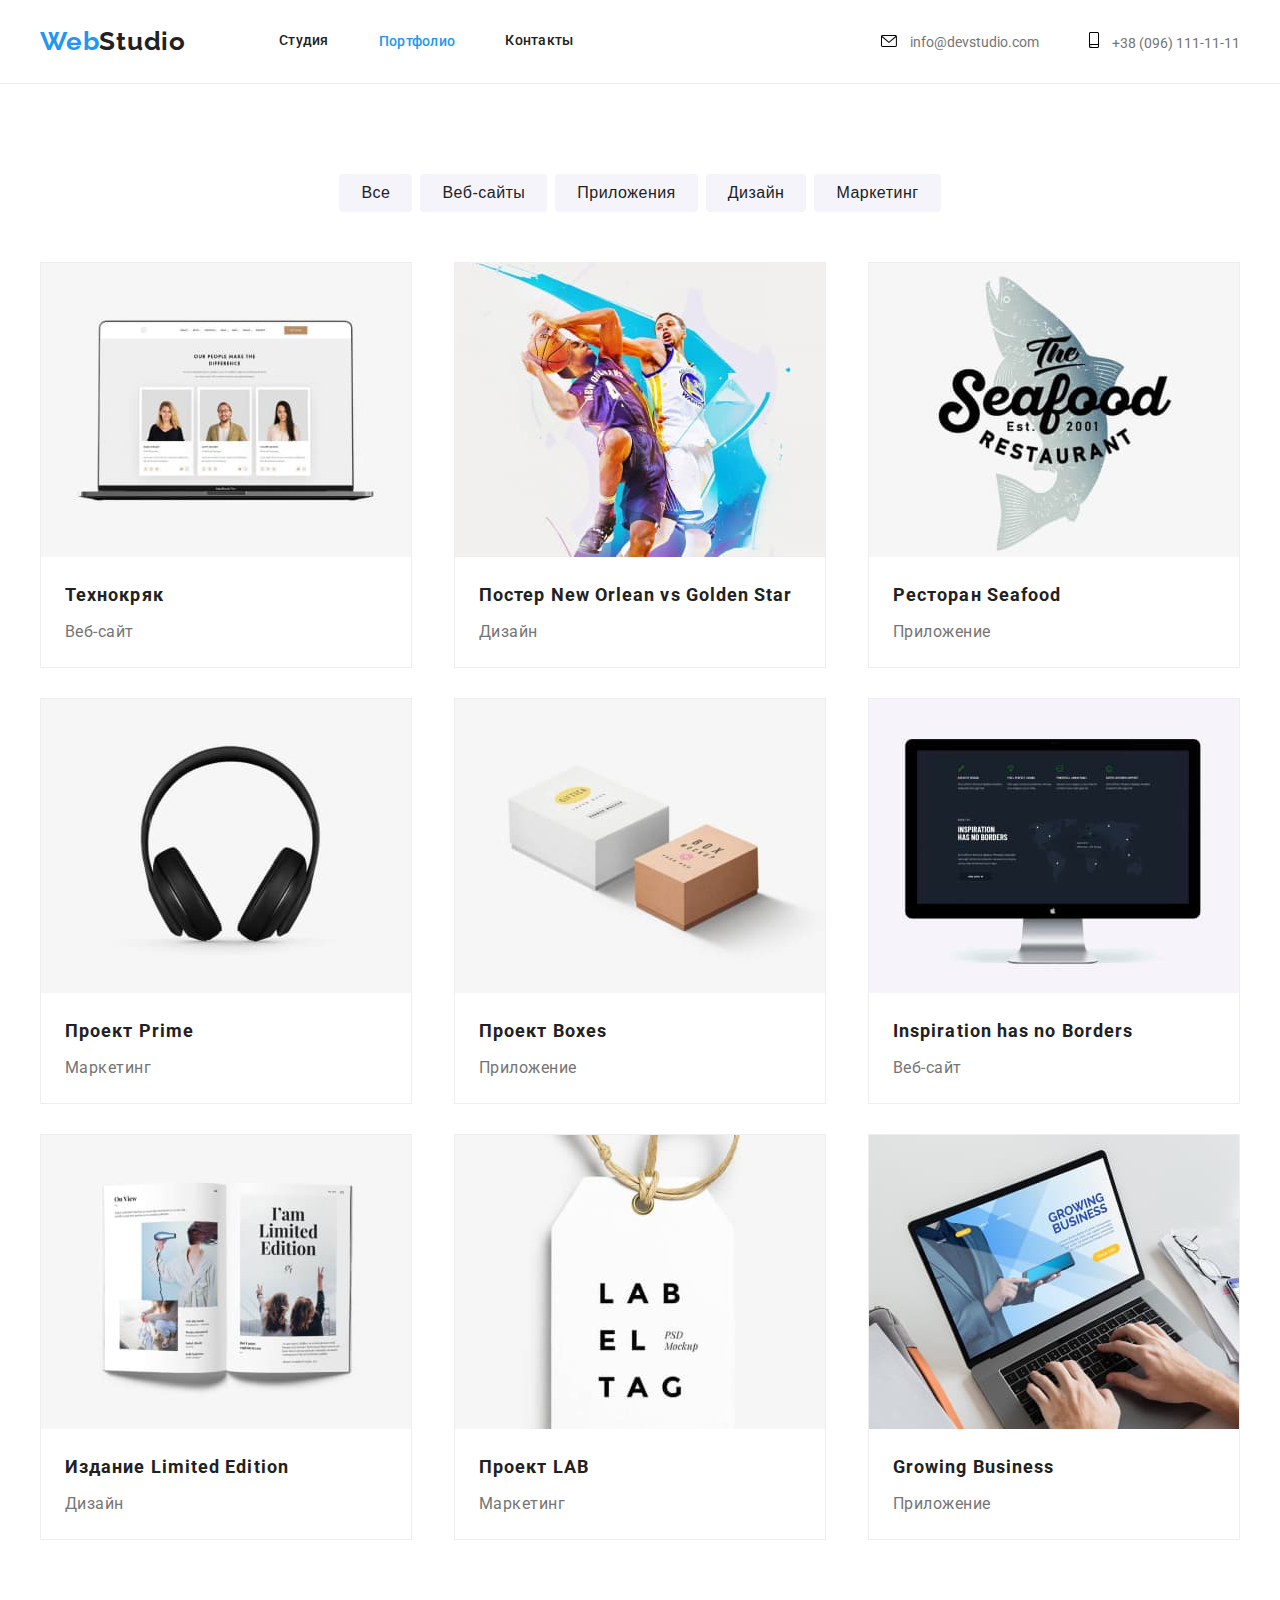
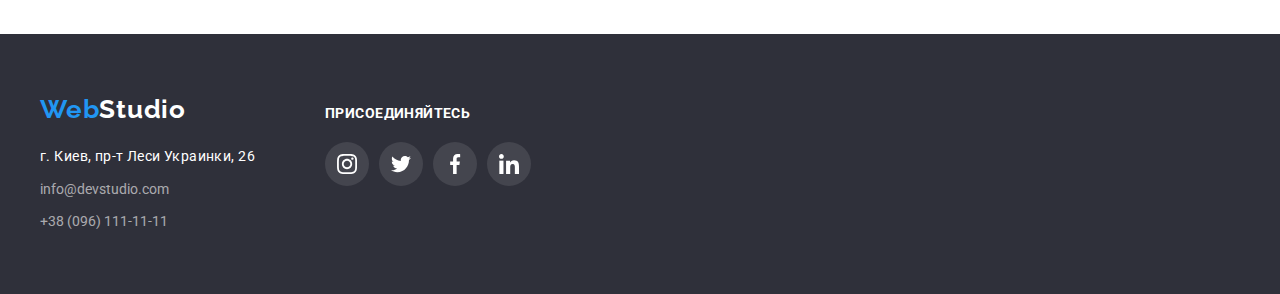
==== portfolio.html @ 33218e92 "Загрузка проекта" ====
<!DOCTYPE html>
<html lang="ru">
  <head>
    <meta charset="UTF-8" />
    <meta http-equiv="X-UA-Compatible" content="IE=edge" />
    <meta name="viewport" content="width=device-width, initial-scale=1.0" />
    <title>Студия</title>
    <link rel="preconnect" href="https://fonts.gstatic.com" />
    <link
      href="https://fonts.googleapis.com/css2?family=Raleway:wght@700&family=Roboto:wght@400;500;700;900&display=swap"
      rel="stylesheet"
    />
    <link rel="stylesheet" href="css/style.css" />
  </head>
  <body>
    <!-- Шапка -->
    <header class="header-page">
      <div class="container header">
        <nav class="nav">
          <a href="./index.html" class="logo"> Web<span class="header-logo">Studio </span> </a>
          <ul class="site-nav list">
            <li class="nav-item"><a href="./index.html" class="link">Студия</a></li>
            <li class="nav-item"><a href="./portfolio.html" class="link-current">Портфолио</a></li>
            <li class="nav-item"><a href="#contacts" class="link">Контакты</a></li>
          </ul>
        </nav>
        <ul class="auth-site list">
          <li class="auth-item">
            <div class="auth-block">
              <a href="mailto:info@devstudio.com" class="auth-block-link">
                <svg class="auth-icon" width="16" height="12">
                  <use href="./images/sprite.svg#mail"></use>
                </svg>
                info@devstudio.com
              </a>
            </div>
          </li>
          <li class="auth-item">
            <div class="auth-block">
              <a href="tel:+380961111111" class="auth-block-link">
                <svg class="auth-icon" width="10" height="16">
                  <use href="./images/sprite.svg#smartphone"></use>
                </svg>
                +38 (096) 111-11-11
              </a>
            </div>
          </li>
        </ul>
      </div>
    </header>
    <main>
      <section class="container">
        <h1 class="button title">Портфолио</h1>
        <ul class="button-list">
          <li class="button-item">
            <button type="button" class="button-secondary">Все</button>
          </li>
          <li class="button-item">
            <button type="button" class="button-secondary">Веб-сайты</button>
          </li>
          <li class="button-item">
            <button type="button" class="button-secondary">Приложения</button>
          </li>
          <li class="button-item">
            <button type="button" class="button-secondary">Дизайн</button>
          </li>
          <li class="button-item">
            <button type="button" class="button-secondary">Маркетинг</button>
          </li>
        </ul>
        <!-- </section>
      <section class="container"> -->
        <ul class="ul-project">
          <li class="project-list">
            <img src="images/portfolio/project.jpg" width="370" height="294" alt="Технокряк" />
            <div class="project-list-info">
              <h2 class="project-name">Технокряк</h2>
              <p class="project-title">Веб-сайт</p>
            </div>
          </li>
          <li class="project-list">
            <img
              src="./images/portfolio/project1.jpg"
              width="370"
              height="294"
              alt="Постер New Orlean vs Golden Star"
            />
            <div class="project-list-info">
              <h2 class="project-name">Постер New Orlean vs Golden Star</h2>
              <p class="project-title">Дизайн</p>
            </div>
          </li>
          <li class="project-list">
            <img src="./images/portfolio/project2.jpg" width="370" height="294" alt="Ресторан Seafood" />
            <div class="project-list-info">
              <h2 class="project-name">Ресторан Seafood</h2>
              <p class="project-title">Приложение</p>
            </div>
          </li>
          <li class="project-list">
            <img src="./images/portfolio/project3.jpg" width="370" height="294" alt="Проект Prime" />
            <div class="project-list-info">
              <h2 class="project-name">Проект Prime</h2>
              <p class="project-title">Маркетинг</p>
            </div>
          </li>
          <li class="project-list">
            <img src="./images/portfolio/project4.jpg" width="370" height="294" alt="Проект Boxes" />
            <div class="project-list-info">
              <h2 class="project-name">Проект Boxes</h2>
              <p class="project-title">Приложение</p>
            </div>
          </li>
          <li class="project-list">
            <img src="./images/portfolio/project5.jpg" width="370" height="294" alt="Inspiration has no Borders" />
            <div class="project-list-info">
              <h2 class="project-name">Inspiration has no Borders</h2>
              <p class="project-title">Веб-сайт</p>
            </div>
          </li>
          <li class="project-list">
            <img src="./images/portfolio/project6.jpg" width="370" height="294" alt="Издание Limited Edition" />
            <div class="project-list-info">
              <h2 class="project-name">Издание Limited Edition</h2>
              <p class="project-title">Дизайн</p>
            </div>
          </li>
          <li class="project-list">
            <img src="./images/portfolio/project7.jpg" width="370" height="294" alt="Проект LAB" />
            <div class="project-list-info">
              <h2 class="project-name">Проект LAB</h2>
              <p class="project-title">Маркетинг</p>
            </div>
          </li>
          <li class="project-list">
            <img src="./images/portfolio/project8.jpg" width="370" height="294" alt="Growing Business" />
            <div class="project-list-info">
              <h2 class="project-name">Growing Business</h2>
              <p class="project-title">Приложение</p>
            </div>
          </li>
        </ul>
      </section>
    </main>
    <!-- Подвал -->
    <footer class="footer">
      <div class="container">
         <div>
        <a href="./index.html" class="logo footer"> Web<span class="footer-logo">Studio </span> </a>

        <!-- Контакты -->
       
        <address class="contacts footer">
          <p>г. Киев, пр-т Леси Украинки, 26</p>
          <a class="link" href="mailto:info@devstudio.com">info@devstudio.com</a>
          <a class="link" href="tel:+380961111111">+38 (096) 111-11-11</a>
            </div>
            <div class="footer-social">
              <p class="footer-list-title">ПРИСОЕДИНЯЙТЕСЬ</p>
            <ul class="footer-list list">
                  <li class="footer-list-item">
                    <a href="#" class="footer-list-link link">
                      <svg class="footer-list-icon">
                        <use href="./images/sprite.svg#instagram"></use>
                      </svg>
                    </a>
                  </li>
                  <li class="footer-list-item">
                    <a href="#" class="footer-list-link link">
                      <svg class="footer-list-icon">
                        <use href="./images/sprite.svg#twitter"></use>
                      </svg>
                    </a>
                  </li>
                  <li class="footer-list-item">
                    <a href="#" class="footer-list-link link">
                      <svg class="footer-list-icon">
                        <use href="./images/sprite.svg#facebook"></use>
                      </svg>
                    </a>
                  </li>
                  <li class="footer-list-item">
                    <a href="#" class="footer-list-link link">
                      <svg class="footer-list-icon">
                        <use href="./images/sprite.svg#linkedin"></use>
                      </svg>
                    </a>
                  </li>
                </ul>
                </div>
        </address>
      </div>
    </footer>
  </body>
</html>
---- css/style.css ----
/* цвет основного текста #212121 */
/* цвет вторичного цвет #757575 */
/* белый цвет #FFFFFF */
/* цвет бекграунда #E5E5E5 */
/* цвет контактов в шапке #757575 */
/* цвет акцента #2196F3 */
/* цвет текста контактов в подвале rgba(255, 255, 255, 0.6) */
/* вторичный цвет бекграунда #F5F4FA */
/* бекграунд героя и подвала #2F303A */
:root {
  --primary-text-color: #212121;
  --primary-white-color: #ffffff;
  --title-text-color: #757575;
  --accent-text-color: #2196f3;
  --secondary-background-color: #f5f4fa;
  --hero-background-color: #2f303a;
}

* {
  padding: 0px;
}

ul {
  list-style: none;
}

a {
  text-decoration: none;
}

p {
  color: var(--title-text-color);
  margin: 0 auto;
}

header {
  border-bottom: 1px solid #ececec;
}

body {
  margin: 0px;

  background-color: var(--primary-white-color);
  color: var(--primary-text-color);
  font-family: 'Roboto', sans-serif;
  font-size: 14px;
  font-weight: 400;
}

footer {
  font-size: 14px;
}

.container {
  margin: 0 auto;
  width: 1200px;
}
.button {
  background-color: var(--secondary-background-color);
  color: var(--primary-text-color);
  cursor: pointer;
  display: inline-block;
  filter: drop-shadow(0px 4px 4px rgba(0, 0, 0, 0.25));
  display: inline-block;
}

.auth-icon {
  margin-right: 10px;
}

/* =================HEADER================ */

.logo {
  padding-top: 24px;
  padding-bottom: 25px;
  display: flex;

  color: var(--accent-text-color);
  font-family: 'Raleway', sans-serif;
  font-size: 26px;
  line-height: 1.19;
  letter-spacing: 0.03em;
  font-weight: 700;
}

.nav .logo {
  display: block;
}

.nav {
  align-items: center;
  align-self: center;
}

.header-logo {
  color: var(--primary-text-color);
}

.container.header {
  display: flex;
  align-items: center;
  align-self: center;
}

.nav-item:not(:last-child) {
  margin-right: 50px;
}

.site-nav .link {
  color: var(--primary-text-color);
  font-weight: 500;
  line-height: 1.14;
  letter-spacing: 0.02em;
  display: block;
}

.site-nav-link {
  margin-right: 50px;
}

.site-nav.list {
  padding-top: 32px;
  margin-left: 93px;
  padding-bottom: 32px;
  display: flex;
}

.site-nav .link-current {
  color: var(--accent-text-color);
  font-weight: 500;
  line-height: 1.14;
  letter-spacing: 0.02em;
}

.site-nav .link:hover,
.site-nav .link:focus {
  color: var(--accent-text-color);
}

.list {
  padding: 0px;
  margin: 0px;
  list-style: none;
}

.auth-site .link {
  color: var(--title-text-color);
  font-weight: 500;
  line-height: 1.14;
  letter-spacing: 0.02em;
}

.auth-item:not(:last-child) {
  margin-right: 50px;
}

.auth-site.list {
  margin-left: auto;
  display: flex;
  padding-top: 32px;
  padding-bottom: 32px;
  align-items: center;
}

.auth-site .auth-block-link:hover,
.auth-site .auth-block-link:focus {
  color: var(--accent-text-color);
}

.auth-block-link {
  color: var(--title-text-color);
}

.auth-block-link:focus .auth-icon,
.auth-block-link:hover .auth-icon {
  color: var(--accent-text-color);
  fill: var(--accent-text-color);
}

.nav {
  display: flex;
}

/* =====================HERO===================== */

.section.hero {
  background-color: var(--hero-background-color);
  text-align: center;
  color: var(--primary-white-color);
  margin-bottom: 94px;
  background-image: url('/images/hero/studio-background.jpg');
  background-repeat: no-repeat;
  background-size: cover;
}

.hero {
  background: rgba(47, 48, 58, 0.4);
}

.hero-title {
  padding-top: 200px;
  margin: 0 auto;
  margin-bottom: 30px;
  max-width: 696px;
  font-weight: 900;
  font-size: 44px;
  line-height: 1.36;

  letter-spacing: 0.06em;
  text-transform: uppercase;
  text-shadow: 0px 4px 4px rgba(0, 0, 0, 0.25);
}

.auth-block {
  display: flex;
}

.button.primary {
  min-width: 200px;
  min-height: 50px;
  text-align: center;
  margin-bottom: 200px;

  background-color: var(--accent-text-color);
  color: var(--primary-white-color);
  font-weight: 700;
  font-size: 16px;
  line-height: 1.88;
  letter-spacing: 0.06em;
  border: none;
  box-shadow: 0px 4px 4px rgba(0, 0, 0, 0.15);
  border-radius: 4px;
}

/* ========================ADVANTAGE====================== */

.advantage {
  margin-bottom: 94px;
}

.advantage-image:not(:last-child) {
  margin-right: 30px;
}

.advantage-icons {
  display: flex;
  justify-content: left;
}

.svg-icon {
  width: 70px;
  height: 70px;
  padding: 25px 100px 25px 100px;
}

.container .advantage-icons {
  margin-bottom: 30px;
}

.advantage-icons-list:not(:last-child) {
  margin-right: 30px;
}

.advantage-icons-list {
  background-color: var(--secondary-background-color);
  border-radius: 4px;
}

.section-title-image {
  display: flex;
  margin: 0px;
  justify-content: space-between;
  padding-bottom: 94px;
}

.section.section-team-title {
  font-size: 36px;
  line-height: 1.16;
  text-align: center;
  margin-top: 0px;
  margin-bottom: 50px;
}

.section-advantage-title {
  margin-top: 0px;
  margin-bottom: 10px;
  font-size: 14px;
  font-weight: 700;
  line-height: 1.14px;
  letter-spacing: 0.03em;
}

.section-advantage .list-item + .list-item {
  margin-left: 30px;
}

.list-item > p {
  font-size: 14px;
  line-height: 1.71;
  letter-spacing: 0.03em;
  max-width: 270px;
}

.section-advantage {
  max-width: 1170px;
  justify-content: space-between;
  margin: 0px;
  display: flex;
}

.section-title {
  margin-top: 0px;
  margin-bottom: 50px;
  text-align: center;
  font-weight: 500;
  font-size: 36px;
  line-height: 0.85;
  letter-spacing: 0.03em;
  color: var(--primary-text-color);
}

/* ==========================SECTION TEAM============================= */

.worker-list {
  margin: 0px;
  padding-bottom: 94px;
  display: flex;
  justify-content: space-between;
}

.section-team {
  color: var(--primary-text-color);
  margin-top: 0px;
  padding-top: 94px;
}

.team {
  max-width: 270px;
  background-color: var(--primary-white-color);
  box-shadow: 0px 1px 3px rgba(0, 0, 0, 0.12), 0px 1px 1px rgba(0, 0, 0, 0.14), 0px 2px 1px rgba(0, 0, 0, 0.2);
  border-radius: 0px 0px 4px 4px;
  text-align: center;
}

.team > img {
  margin-bottom: 30px;
  display: block;
}

.section-team {
  background-color: var(--secondary-background-color);
}

.section-advantage-title {
  font-weight: 500;
  font-size: 16px;
  font-style: normal;
  line-height: 0.85;
  letter-spacing: 0.03em;
  margin-top: 0px;
  margin-bottom: 10px;
}

li.team > p {
  font-size: 16px;
  line-height: 0.84;
  letter-spacing: 0.03em;
  margin-bottom: 30px;
}

.social-list {
  display: flex;
  justify-content: center;
  padding-bottom: 30px;
}

.social-list-link {
  display: flex;
  justify-content: center;
  align-items: center;
  width: 44px;
  height: 44px;
  border-radius: 50%;
}

.social-list-icon {
  width: 20px;
  height: 20px;
  fill: #afb1b8;
}

.social-list.list {
  padding: 0;
}

.social-list-link:focus,
.social-list-link:hover {
  background-color: var(--accent-text-color);
}

.social-list-link.link:focus .social-list-icon,
.social-list-link.link:hover .social-list-icon {
  fill: var(--primary-white-color);
}

/* ==================PARTNERS===================== */

.partner-list {
  display: flex;
  padding: 0;
  margin: 0;
  justify-content: space-between;
}

.partner-list .partner-list-link {
  display: flex;
  justify-content: center;
  align-items: center;
  width: 170px;
  height: 90px;
  padding: auto;
}

.partner-list-icon {
  fill: #afb1b8;
}

.partner-list-item {
  border: 1px solid #afb1b8;
  box-sizing: border-box;
  border-radius: 4px;
}

.partner-list-item:not(:last-child) {
  margin-right: 30px;
}

.section.section-partner-title {
  font-size: 36px;
  line-height: 1.16;
  text-align: center;
  margin-top: 0px;
  margin-bottom: 50px;
}

.container.partners {
  margin-top: 94px;
  margin-bottom: 94px;
}

.partner-list-icon {
  padding: 20px;
}

.partner-list-item:hover .partner-list-icon,
.partner-list-item:focus .partner-list-icon {
  fill: var(--accent-text-color);
}

.partner-list-item:hover,
.partner-list-item:focus {
  border-color: var(--accent-text-color);
}

/* ==================FOOTER======================== */

.footer {
  background-color: var(--hero-background-color);
}

.footer-logo {
  color: var(--primary-white-color);
}

.footer .logo {
  margin-bottom: 20px;
  display: block;
}

.contacts > p {
  color: var(--primary-white-color);
  font-style: normal;
  line-height: 1.71;
  letter-spacing: 0.03em;
  margin: 0px;
  margin-bottom: 9px;
}

.contacts > a {
  margin-bottom: 9px;
}

.footer > .container {
  padding-top: 60px;
  padding-bottom: 60px;
}

.contacts .link {
  font-style: normal;
  line-height: 1.71;
  color: rgba(255, 255, 255, 0.6);
  display: block;
}

.contacts .link:hover,
.contacts .link:focus {
  color: var(--accent-text-color);
}
.footer .container {
  display: flex;
}
.footer-list {
  display: flex;
}

.footer-list-title {
  display: flex;
  margin-bottom: 20px;
  font-weight: 700;
  line-height: 1.14;
  letter-spacing: 0.03em;
  text-transform: uppercase;
  color: var(--primary-white-color);
}

.footer-social {
  margin-top: 72px;
  margin-left: 70px;
  margin-bottom: 100px;
}

.footer-list-link {
  display: flex;
  justify-content: center;
  align-items: center;
  width: 44px;
  height: 44px;
  border-radius: 50%;
  background-color: rgba(255, 255, 255, 0.1);
}

.footer-list-icon {
  width: 20px;
  height: 20px;
  fill: var(--primary-white-color);
}

.footer-list-link:focus,
.footer-list-link:hover {
  background-color: var(--accent-text-color);
}

.footer-list-link.link:focus .footer-list-icon,
.footer-list-link.link:hover .footer-list-icon {
  fill: var(--primary-white-color);
}

.footer-list-link.link {
  margin-right: 10px;
}

.logo.footer {
  padding: 0;
  margin-top: 60px;
}

.footer .container {
  padding: 0;
}

.contacts.footer {
  margin-bottom: 60px;
}
/* ======================PORTFOLIO======================= */

.button-secondary {
  background-color: var(--secondary-background-color);
  color: var(--primary-text-color);
  border-radius: 4px;
  font-weight: 500;
  font-size: 16px;
  line-height: 1.62;
  text-align: center;
  letter-spacing: 0.03em;
  border: none;
  padding: 6px 22px;
}

.section.button {
  padding-top: 94px;
}

.button-list .button-item + .button-item {
  margin-left: 8px;
}

.button-item {
  margin-top: 90px;
  margin-bottom: 50px;
}

.button-list {
  display: flex;
  justify-content: center;
  /* margin-bottom: 50px; */
}

.button-secondary:hover,
.button-secondary:focus {
  color: var(--primary-white-color);
  background-color: var(--accent-text-color);
}

.button.title {
  display: none;
}

.project-name {
  font-weight: 700;
  font-size: 18px;
  line-height: 2;
  letter-spacing: 0.06em;
  margin: 0px;
  margin-bottom: 4px;
  padding-left: 24px;
  padding-top: 20px;
}

.project-title {
  font-size: 16px;
  line-height: 1.87;
  letter-spacing: 0.03em;
  padding-bottom: 20px;
  padding-left: 24px;
}

.project-list-info:last-child > p {
  margin-bottom: 0px;
}

.button-list {
  margin: 0px;
}

.project-list:hover,
.project-list:focus {
  box-shadow: 0px 1px 3px rgba(0, 0, 0, 0.12), 0px 1px 1px rgba(0, 0, 0, 0.14), 0px 2px 1px rgba(0, 0, 0, 0.2);
  border-radius: 0px 0px 4px 4px;
  border-top: none;
  max-width: 370px;
}

.project-list > img {
  display: block;
}

.project-list {
  margin-top: 30px;
  margin-left: 30px;
  border: 1px solid #eeeeee;
  box-sizing: border-box;
}

.ul-project {
  display: flex;
  flex-wrap: wrap;
  justify-content: space-between;
  margin: 0px;
  margin-top: -30px;
  margin-left: -30px;
  margin-bottom: 94px;
}
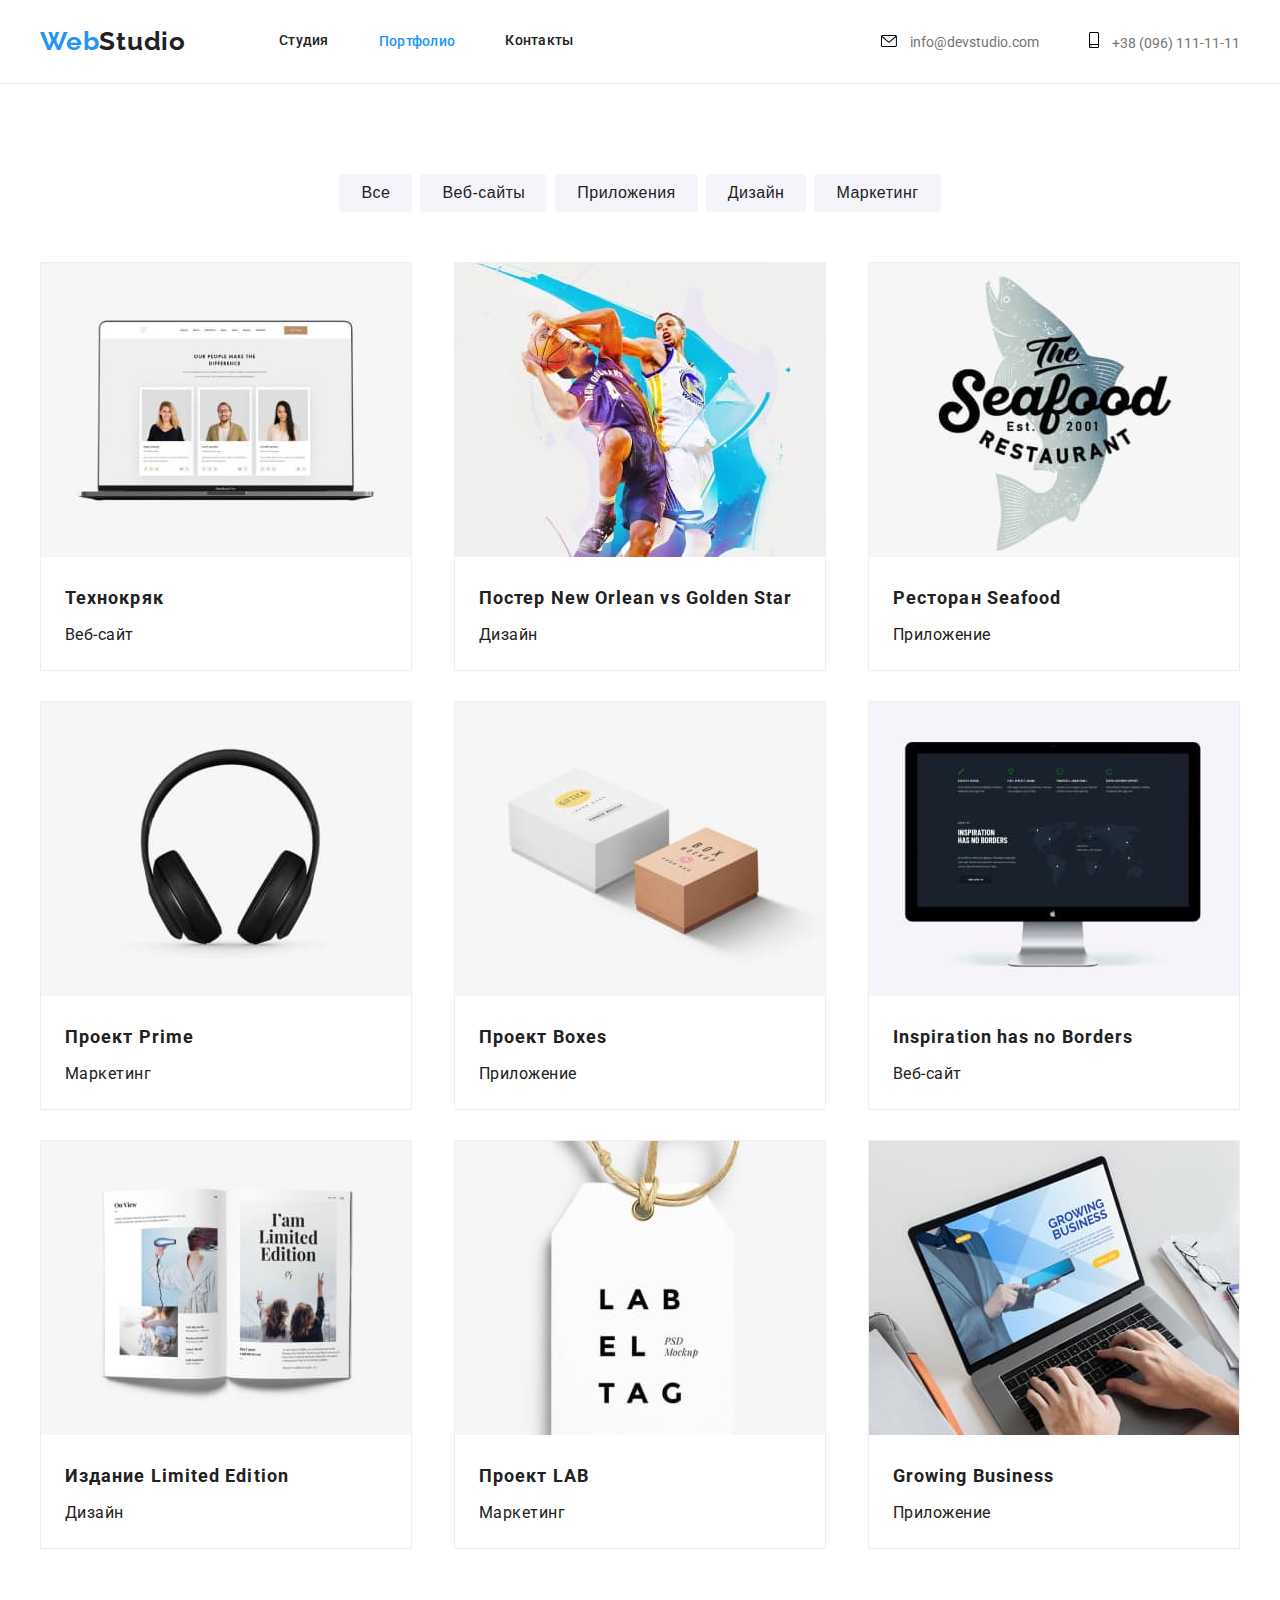
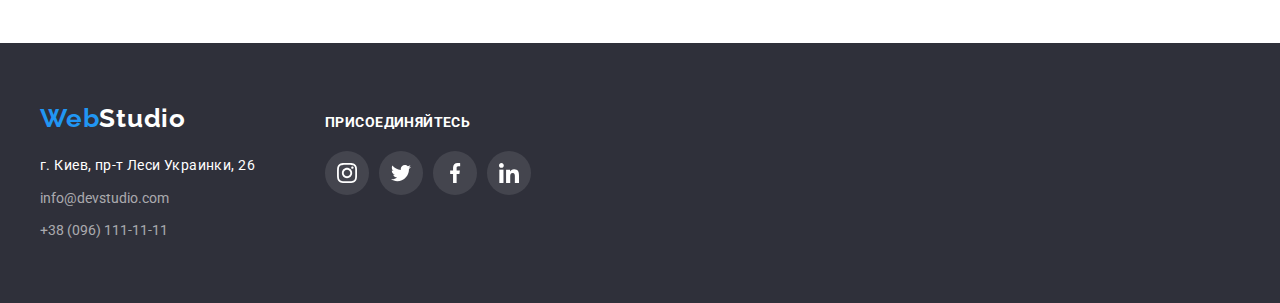
==== commit 905c74df: "Правки" ====
--- a/portfolio.html
+++ b/portfolio.html
@@ -14,7 +14,7 @@
   </head>
   <body>
     <!-- Шапка -->
-    <header class="header-page">
+    <header class="page-header">
       <div class="container header">
         <nav class="nav">
           <a href="./index.html" class="logo"> Web<span class="header-logo">Studio </span> </a>
@@ -72,72 +72,76 @@
       <section class="container"> -->
         <ul class="ul-project">
           <li class="project-list">
+            <div class="project-info">
             <img src="images/portfolio/project.jpg" width="370" height="294" alt="Технокряк" />
-            <div class="project-list-info">
+              <p class="project-text">Технокряк это современная площадка распространения коронавируса. Компании используют эту платформу для цифрового шпионажа и атак на защищённые сервера конкурентов.</p>
+             </div>
               <h2 class="project-name">Технокряк</h2>
               <p class="project-title">Веб-сайт</p>
-            </div>
           </li>
           <li class="project-list">
-            <img
-              src="./images/portfolio/project1.jpg"
-              width="370"
-              height="294"
-              alt="Постер New Orlean vs Golden Star"
-            />
-            <div class="project-list-info">
+            <div class="project-info">
+            <img src="./images/portfolio/project1.jpg" width="370" height="294" alt="Постер New Orlean vs Golden Star"/>
+            <p class="project-text">Технокряк это современная площадка распространения коронавируса. Компании используют эту платформу для цифрового шпионажа и атак на защищённые сервера конкурентов.</p>
+            </div>
               <h2 class="project-name">Постер New Orlean vs Golden Star</h2>
               <p class="project-title">Дизайн</p>
-            </div>
           </li>
           <li class="project-list">
+            <div class="project-info">
             <img src="./images/portfolio/project2.jpg" width="370" height="294" alt="Ресторан Seafood" />
-            <div class="project-list-info">
-              <h2 class="project-name">Ресторан Seafood</h2>
+            <p class="project-text">Технокряк это современная площадка распространения коронавируса. Компании используют эту платформу для цифрового шпионажа и атак на защищённые сервера конкурентов.</p>
+          </div> 
+            <h2 class="project-name">Ресторан Seafood</h2>
               <p class="project-title">Приложение</p>
-            </div>
           </li>
           <li class="project-list">
+            <div class="project-info">
             <img src="./images/portfolio/project3.jpg" width="370" height="294" alt="Проект Prime" />
-            <div class="project-list-info">
-              <h2 class="project-name">Проект Prime</h2>
+              <p class="project-text">Технокряк это современная площадка распространения коронавируса. Компании используют эту платформу для цифрового шпионажа и атак на защищённые сервера конкурентов.</p>
+          </div>
+            <h2 class="project-name">Проект Prime</h2>
               <p class="project-title">Маркетинг</p>
-            </div>
           </li>
           <li class="project-list">
+            <div class="project-info">
             <img src="./images/portfolio/project4.jpg" width="370" height="294" alt="Проект Boxes" />
-            <div class="project-list-info">
-              <h2 class="project-name">Проект Boxes</h2>
+              <p class="project-text">Технокряк это современная площадка распространения коронавируса. Компании используют эту платформу для цифрового шпионажа и атак на защищённые сервера конкурентов.</p>
+          </div>
+            <h2 class="project-name">Проект Boxes</h2>
               <p class="project-title">Приложение</p>
-            </div>
           </li>
           <li class="project-list">
+            <div class="project-info">
             <img src="./images/portfolio/project5.jpg" width="370" height="294" alt="Inspiration has no Borders" />
-            <div class="project-list-info">
-              <h2 class="project-name">Inspiration has no Borders</h2>
+              <p class="project-text">Технокряк это современная площадка распространения коронавируса. Компании используют эту платформу для цифрового шпионажа и атак на защищённые сервера конкурентов.</p>
+          </div>
+            <h2 class="project-name">Inspiration has no Borders</h2>
               <p class="project-title">Веб-сайт</p>
-            </div>
           </li>
           <li class="project-list">
+           <div class="project-info">
             <img src="./images/portfolio/project6.jpg" width="370" height="294" alt="Издание Limited Edition" />
-            <div class="project-list-info">
-              <h2 class="project-name">Издание Limited Edition</h2>
+              <p class="project-text">Технокряк это современная площадка распространения коронавируса. Компании используют эту платформу для цифрового шпионажа и атак на защищённые сервера конкурентов.</p>
+          </div>
+            <h2 class="project-name">Издание Limited Edition</h2>
               <p class="project-title">Дизайн</p>
-            </div>
           </li>
           <li class="project-list">
+            <div class="project-info">
             <img src="./images/portfolio/project7.jpg" width="370" height="294" alt="Проект LAB" />
-            <div class="project-list-info">
-              <h2 class="project-name">Проект LAB</h2>
+              <p class="project-text">Технокряк это современная площадка распространения коронавируса. Компании используют эту платформу для цифрового шпионажа и атак на защищённые сервера конкурентов.</p>
+          </div>
+            <h2 class="project-name">Проект LAB</h2>
               <p class="project-title">Маркетинг</p>
-            </div>
           </li>
           <li class="project-list">
+            <div class="project-info">
             <img src="./images/portfolio/project8.jpg" width="370" height="294" alt="Growing Business" />
-            <div class="project-list-info">
-              <h2 class="project-name">Growing Business</h2>
+              <p class="project-text">Технокряк это современная площадка распространения коронавируса. Компании используют эту платформу для цифрового шпионажа и атак на защищённые сервера конкурентов.</p>
+          </div>
+            <h2 class="project-name">Growing Business</h2>
               <p class="project-title">Приложение</p>
-            </div>
           </li>
         </ul>
       </section>
@@ -159,28 +163,28 @@
               <p class="footer-list-title">ПРИСОЕДИНЯЙТЕСЬ</p>
             <ul class="footer-list list">
                   <li class="footer-list-item">
-                    <a href="#" class="footer-list-link link">
+                    <a href="#" class="footer-list-link">
                       <svg class="footer-list-icon">
                         <use href="./images/sprite.svg#instagram"></use>
                       </svg>
                     </a>
                   </li>
                   <li class="footer-list-item">
-                    <a href="#" class="footer-list-link link">
+                    <a href="#" class="footer-list-link">
                       <svg class="footer-list-icon">
                         <use href="./images/sprite.svg#twitter"></use>
                       </svg>
                     </a>
                   </li>
                   <li class="footer-list-item">
-                    <a href="#" class="footer-list-link link">
+                    <a href="#" class="footer-list-link">
                       <svg class="footer-list-icon">
                         <use href="./images/sprite.svg#facebook"></use>
                       </svg>
                     </a>
                   </li>
                   <li class="footer-list-item">
-                    <a href="#" class="footer-list-link link">
+                    <a href="#" class="footer-list-link">
                       <svg class="footer-list-icon">
                         <use href="./images/sprite.svg#linkedin"></use>
                       </svg>
--- a/css/style.css
+++ b/css/style.css
@@ -28,18 +28,17 @@
   text-decoration: none;
 }
 
-p {
-  color: var(--title-text-color);
-  margin: 0 auto;
-}
-
 header {
   border-bottom: 1px solid #ececec;
 }
 
+p {
+  margin: 0;
+  padding: 0;
+}
+
 body {
   margin: 0px;
-
   background-color: var(--primary-white-color);
   color: var(--primary-text-color);
   font-family: 'Roboto', sans-serif;
@@ -68,6 +67,49 @@
   margin-right: 10px;
 }
 
+.header-page {
+  position: relative;
+  width: 100%;
+  top: 10px;
+  left: 0;
+  transition: 0.5s;
+}
+
+.link {
+  display: flex;
+  justify-content: space-around;
+  width: 100%;
+}
+
+.link,
+.link-current {
+  position: relative;
+}
+
+.link::after,
+.link-current::after {
+  content: '';
+  height: 2px;
+  width: 0;
+  left: 0;
+  background-color: var(--accent-text-color);
+  display: block;
+  transition: 0.5s;
+  position: absolute;
+  bottom: -32px;
+  border-radius: 2px;
+}
+
+.link:hover::after,
+.link:focus::after {
+  width: 100%;
+}
+
+.link-current:hover::after,
+.link-current:focus::after {
+  width: 100%;
+}
+
 /* =================HEADER================ */
 
 .logo {
@@ -179,6 +221,9 @@
 
 .nav {
   display: flex;
+}
+
+.header-page {
 }
 
 /* =====================HERO===================== */
@@ -281,6 +326,26 @@
   margin-bottom: 50px;
 }
 
+.advantage-info {
+  position: relative;
+}
+
+.works {
+  position: absolute;
+  display: flex;
+  justify-content: center;
+  align-items: center;
+  bottom: 0;
+  width: 100%;
+  height: 70px;
+  color: var(--primary-white-color);
+  background: rgba(47, 48, 58, 0.8);
+  font-weight: 700;
+  font-size: 14px;
+  line-height: 1.14;
+  letter-spacing: 0.03em;
+}
+
 .section-advantage-title {
   margin-top: 0px;
   margin-bottom: 10px;
@@ -398,8 +463,8 @@
   background-color: var(--accent-text-color);
 }
 
-.social-list-link.link:focus .social-list-icon,
-.social-list-link.link:hover .social-list-icon {
+.social-list-link:focus .social-list-icon,
+.social-list-link:hover .social-list-icon {
   fill: var(--primary-white-color);
 }
 
@@ -550,12 +615,12 @@
   background-color: var(--accent-text-color);
 }
 
-.footer-list-link.link:focus .footer-list-icon,
-.footer-list-link.link:hover .footer-list-icon {
+.footer-list-link:focus .footer-list-icon,
+.footer-list-link:hover .footer-list-icon {
   fill: var(--primary-white-color);
 }
 
-.footer-list-link.link {
+.footer-list-link {
   margin-right: 10px;
 }
 
@@ -638,6 +703,34 @@
   margin-bottom: 0px;
 }
 
+.project-info {
+  position: relative;
+  overflow: hidden;
+}
+
+.project-text {
+  position: absolute;
+  display: flex;
+  justify-content: center;
+  align-items: center;
+  top: 0;
+  left: 0;
+  width: 100%;
+  height: 100%;
+  color: var(--primary-white-color);
+  background: rgba(33, 150, 243, 0.9);
+  font-size: 18px;
+  line-height: 1.55;
+  letter-spacing: 0.03em;
+  transform: translateY(100%);
+  transition: 0.25s;
+}
+
+.project-info:hover .project-text,
+.project-info:focus .project-text {
+  transform: translateY(0);
+}
+
 .button-list {
   margin: 0px;
 }
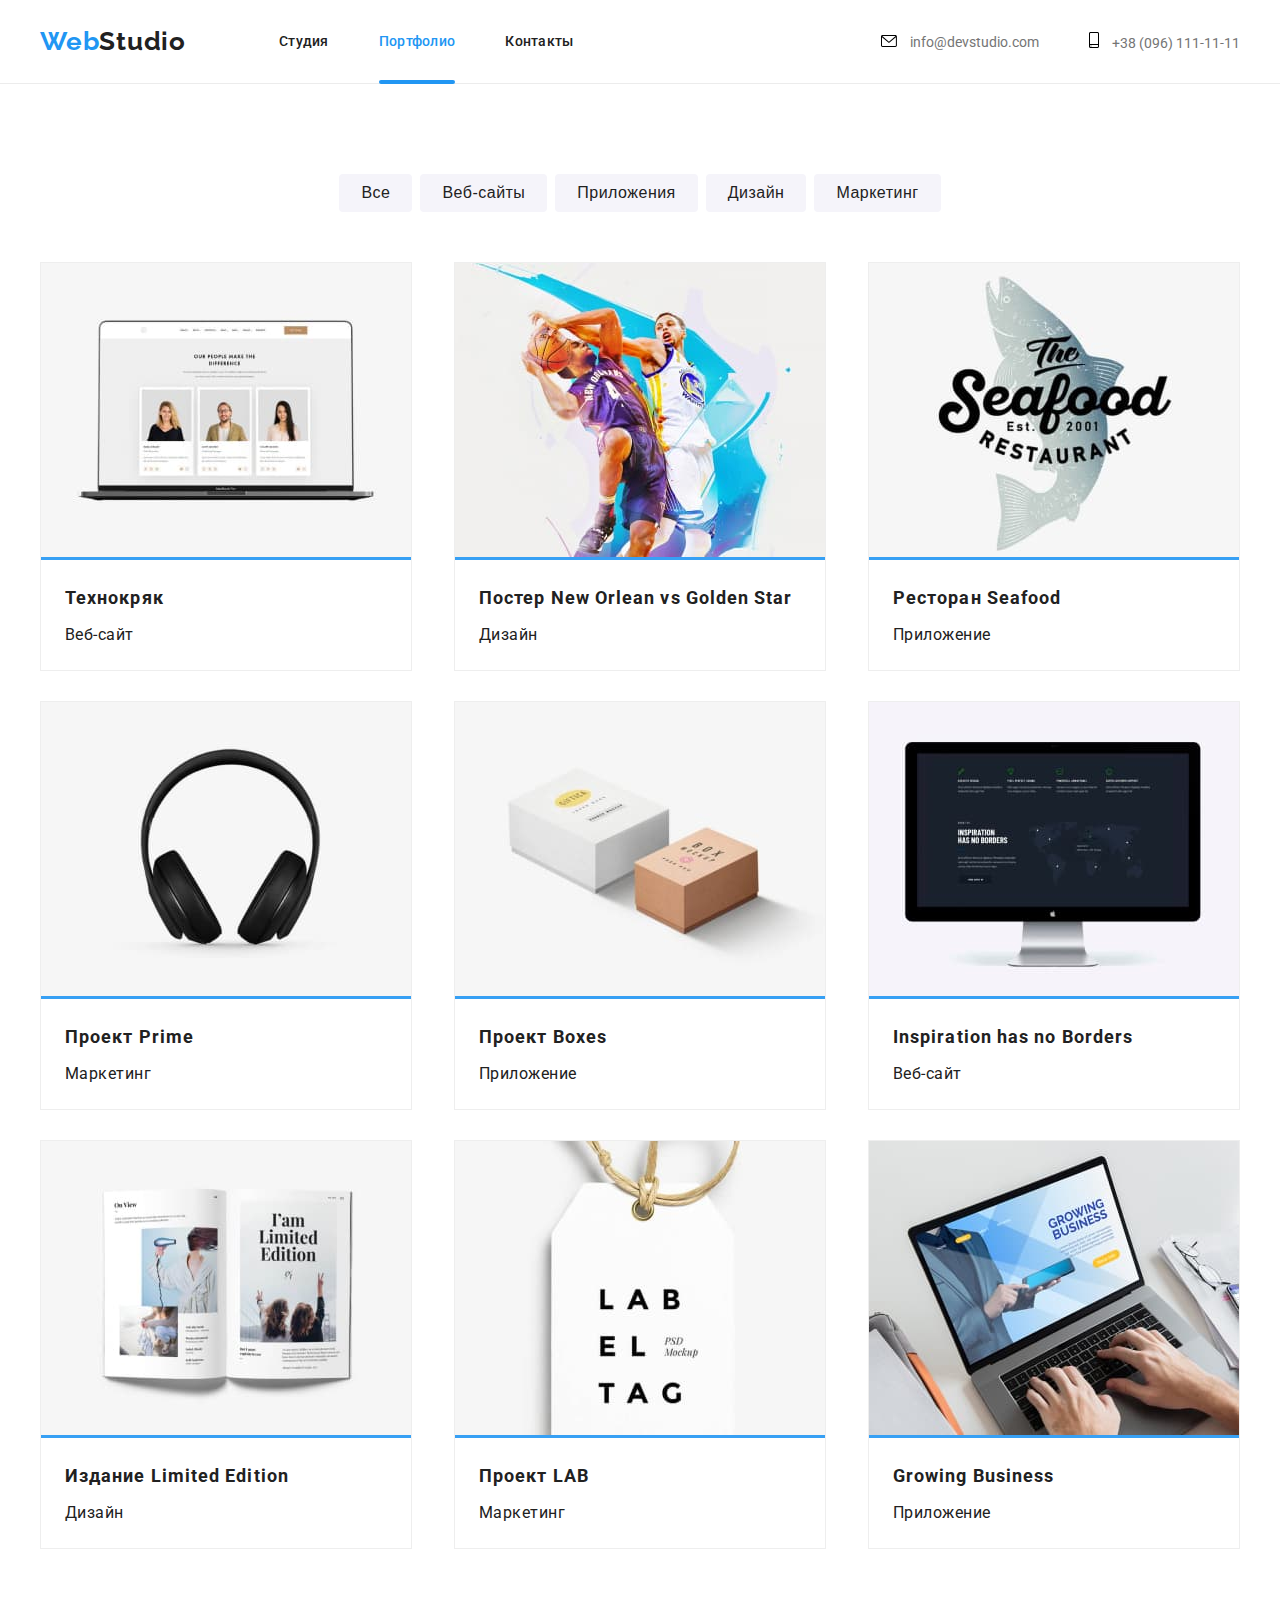
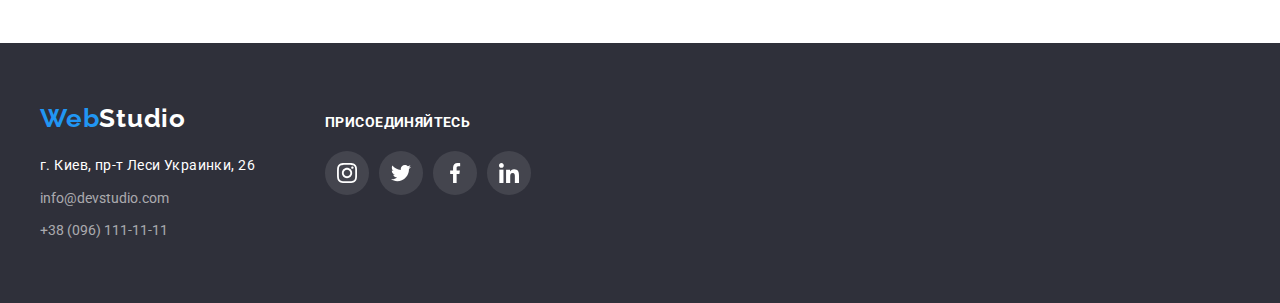
==== commit 9593be75: "Правки" ====
--- a/portfolio.html
+++ b/portfolio.html
@@ -20,7 +20,7 @@
           <a href="./index.html" class="logo"> Web<span class="header-logo">Studio </span> </a>
           <ul class="site-nav list">
             <li class="nav-item"><a href="./index.html" class="link">Студия</a></li>
-            <li class="nav-item"><a href="./portfolio.html" class="link-current">Портфолио</a></li>
+            <li class="nav-item"><a href="./portfolio.html" class="link active">Портфолио</a></li>
             <li class="nav-item"><a href="#contacts" class="link">Контакты</a></li>
           </ul>
         </nav>
--- a/css/style.css
+++ b/css/style.css
@@ -60,7 +60,6 @@
   cursor: pointer;
   display: inline-block;
   filter: drop-shadow(0px 4px 4px rgba(0, 0, 0, 0.25));
-  display: inline-block;
 }
 
 .auth-icon {
@@ -81,35 +80,6 @@
   width: 100%;
 }
 
-.link,
-.link-current {
-  position: relative;
-}
-
-.link::after,
-.link-current::after {
-  content: '';
-  height: 2px;
-  width: 0;
-  left: 0;
-  background-color: var(--accent-text-color);
-  display: block;
-  transition: 0.5s;
-  position: absolute;
-  bottom: -32px;
-  border-radius: 2px;
-}
-
-.link:hover::after,
-.link:focus::after {
-  width: 100%;
-}
-
-.link-current:hover::after,
-.link-current:focus::after {
-  width: 100%;
-}
-
 /* =================HEADER================ */
 
 .logo {
@@ -154,6 +124,8 @@
   line-height: 1.14;
   letter-spacing: 0.02em;
   display: block;
+  padding-top: 32px;
+  padding-bottom: 32px;
 }
 
 .site-nav-link {
@@ -161,17 +133,28 @@
 }
 
 .site-nav.list {
-  padding-top: 32px;
   margin-left: 93px;
-  padding-bottom: 32px;
-  display: flex;
-}
-
-.site-nav .link-current {
+  display: flex;
+  align-items: center;
+}
+
+.site-nav .active {
   color: var(--accent-text-color);
   font-weight: 500;
   line-height: 1.14;
   letter-spacing: 0.02em;
+  position: relative;
+}
+
+.site-nav .active::before {
+  content: '';
+  position: absolute;
+  left: 0;
+  top: calc(100% - 1px);
+  width: 100%;
+  height: 4px;
+  border-radius: 4px;
+  background-color: var(--accent-text-color);
 }
 
 .site-nav .link:hover,
@@ -221,9 +204,6 @@
 
 .nav {
   display: flex;
-}
-
-.header-page {
 }
 
 /* =====================HERO===================== */
@@ -275,6 +255,58 @@
   border: none;
   box-shadow: 0px 4px 4px rgba(0, 0, 0, 0.15);
   border-radius: 4px;
+}
+
+.backdrop {
+  position: fixed;
+  top: 0;
+  left: 0;
+  width: 100%;
+  height: 100%;
+  background: rgba(0, 0, 0, 0.2);
+  box-shadow: 0px 1px 3px rgba(0, 0, 0, 0.12), 0px 1px 1px rgba(0, 0, 0, 0.14),
+    0px 2px 1px rgba(0, 0, 0, 0.2);
+  border-radius: 4px;
+}
+
+.backdrop.is-hidden {
+  opacity: 0;
+  pointer-events: none;
+}
+
+.modal {
+  position: relative;
+  top: 50%;
+  left: 50%;
+  transform: translate(-50%, -50%);
+
+  width: 528px;
+  height: 581px;
+
+  background-color: var(--primary-white-color);
+}
+
+.close {
+  position: absolute;
+  border: none;
+  outline: none;
+  width: 30px;
+  height: 30px;
+  border: 2px solid tomato;
+  display: flex;
+  justify-content: center;
+  align-items: center;
+  top: 8px;
+  right: 8px;
+
+  background: var(--secondary-background-color);
+  border: 1px solid rgba(0, 0, 0, 0.1);
+  border-radius: 50%;
+}
+
+.modal-svg {
+  width: 11px;
+  height: 11px;
 }
 
 /* ========================ADVANTAGE====================== */
@@ -402,7 +434,8 @@
 .team {
   max-width: 270px;
   background-color: var(--primary-white-color);
-  box-shadow: 0px 1px 3px rgba(0, 0, 0, 0.12), 0px 1px 1px rgba(0, 0, 0, 0.14), 0px 2px 1px rgba(0, 0, 0, 0.2);
+  box-shadow: 0px 1px 3px rgba(0, 0, 0, 0.12), 0px 1px 1px rgba(0, 0, 0, 0.14),
+    0px 2px 1px rgba(0, 0, 0, 0.2);
   border-radius: 0px 0px 4px 4px;
   text-align: center;
 }
@@ -710,13 +743,11 @@
 
 .project-text {
   position: absolute;
-  display: flex;
-  justify-content: center;
-  align-items: center;
+  /* display: flex; */
   top: 0;
   left: 0;
-  width: 100%;
-  height: 100%;
+  width: 322px;
+  height: 168px;
   color: var(--primary-white-color);
   background: rgba(33, 150, 243, 0.9);
   font-size: 18px;
@@ -724,11 +755,14 @@
   letter-spacing: 0.03em;
   transform: translateY(100%);
   transition: 0.25s;
-}
-
-.project-info:hover .project-text,
-.project-info:focus .project-text {
+  text-align: left;
+  padding: 63px 24px 63px 24px;
+}
+
+.project-list:hover .project-text,
+.project-list:focus .project-text {
   transform: translateY(0);
+  /* transition-timing-function: cubic-bezier(0.4, 0, 0.2, 1); */
 }
 
 .button-list {
@@ -737,7 +771,8 @@
 
 .project-list:hover,
 .project-list:focus {
-  box-shadow: 0px 1px 3px rgba(0, 0, 0, 0.12), 0px 1px 1px rgba(0, 0, 0, 0.14), 0px 2px 1px rgba(0, 0, 0, 0.2);
+  box-shadow: 0px 1px 3px rgba(0, 0, 0, 0.12), 0px 1px 1px rgba(0, 0, 0, 0.14),
+    0px 2px 1px rgba(0, 0, 0, 0.2);
   border-radius: 0px 0px 4px 4px;
   border-top: none;
   max-width: 370px;
